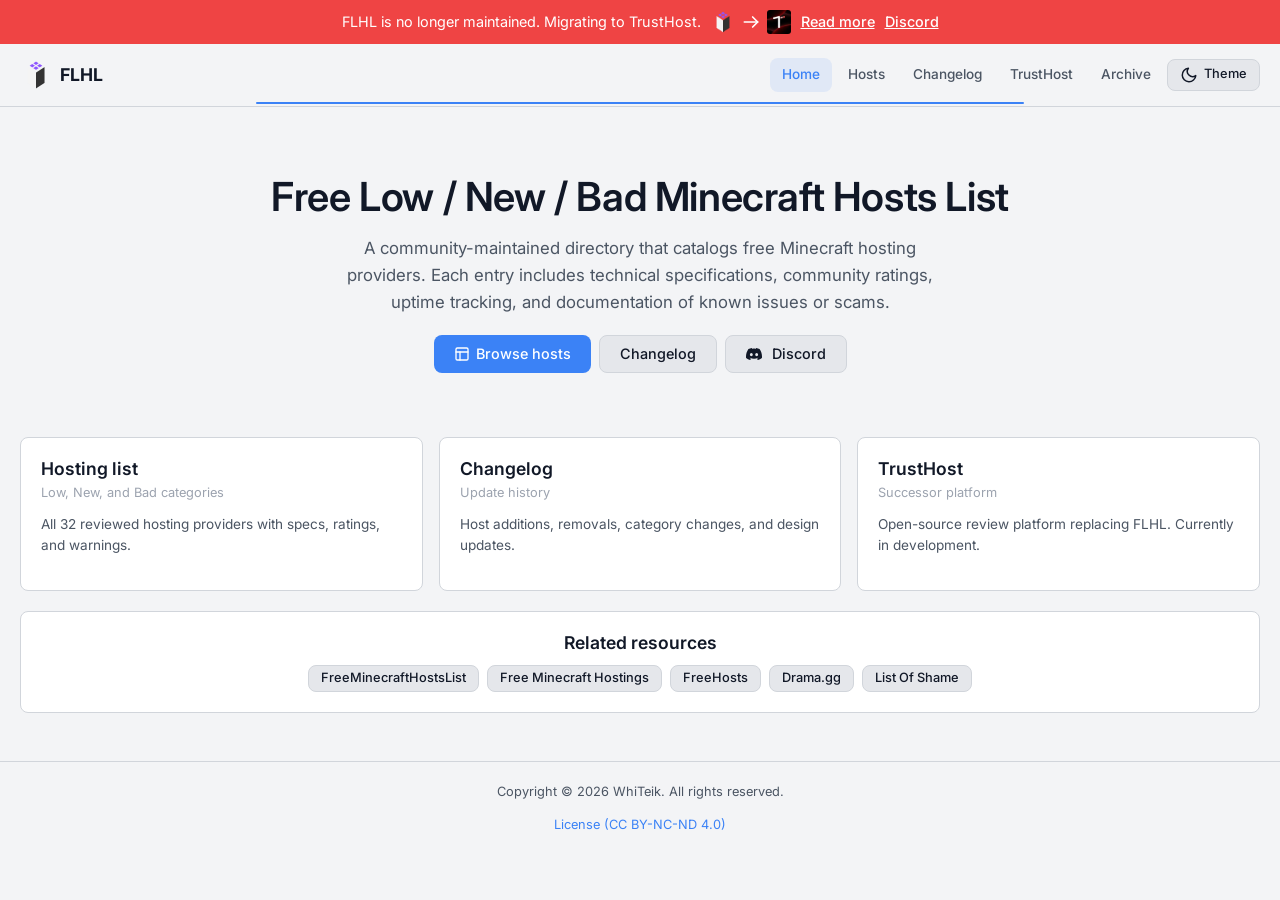
==== index.html @ 9f1af86b "Add sidebar accessibility, animations, and transitions across all pages" ====
<!DOCTYPE html>
<html lang="en" data-theme>
<head>
<meta charset="UTF-8">
<meta name="viewport" content="width=device-width,initial-scale=1.0">
<meta name="description" content="FLHL documents free Minecraft hosting providers — specs, community ratings, and scam warnings. Community-driven review list.">
<meta property="og:title" content="FLHL - Free Low/New/Bad Hosts List">
<meta property="og:description" content="Community-driven directory reviewing free Minecraft hosting providers. Specs, ratings, and scam documentation.">
<meta property="og:image" content="assets/images/flhl.png">
<link rel="icon" href="assets/images/logo.png">
<title>FLHL - Free Low/New/Bad Hosts List</title>
<link rel="preconnect" href="https://fonts.googleapis.com">
<link rel="preconnect" href="https://fonts.gstatic.com" crossorigin>
<link href="https://fonts.googleapis.com/css2?family=Inter:opsz,wght@14..32,400..700&display=swap" rel="stylesheet">
<link rel="stylesheet" href="https://cdn.jsdelivr.net/npm/bootstrap-icons@1.11.3/font/bootstrap-icons.min.css">
<link rel="stylesheet" href="assets/css/styles.css">
<script>
(function(){var t=localStorage.getItem('theme');if(!t){t=window.matchMedia('(prefers-color-scheme:light)').matches?'light':'dark'}document.documentElement.setAttribute('data-theme',t)})();
</script>
</head>
<body>

<div class="warn-bar anim-warn">
  <span>FLHL is no longer maintained. Migrating to TrustHost.</span>
  <span class="warn-migrate"><img src="assets/images/logo.png" alt="FLHL"><svg width="20" height="20" viewBox="0 0 24 24" fill="none" stroke="currentColor" stroke-width="2" stroke-linecap="round" stroke-linejoin="round"><line x1="4" y1="12" x2="20" y2="12"/><polyline points="14,6 20,12 14,18"/></svg><img src="assets/images/trusthost.png" alt="TrustHost"></span>
  <a href="trusthost.html">Read more</a>
  <a href="https://discord.gg/3s59bWwQj9">Discord</a>
</div>

<header>
  <div class="container">
    <div class="header-left">
      <button class="hamburger" id="hamburgerBtn" aria-label="Open navigation menu" aria-expanded="false" aria-controls="mainNav">
        <svg width="18" height="18" viewBox="0 0 24 24" fill="none" stroke="currentColor" stroke-width="2" stroke-linecap="round" stroke-linejoin="round"><line x1="3" y1="6" x2="21" y2="6"/><line x1="3" y1="12" x2="21" y2="12"/><line x1="3" y1="18" x2="21" y2="18"/></svg>
      </button>
      <a href="index.html" class="logo">
        <img src="assets/images/logo.png" alt="">FLHL
      </a>
    </div>
    <nav id="mainNav" role="dialog" aria-modal="true" aria-label="Navigation menu" onclick="event.stopPropagation()">
      <button class="nav-close" id="navCloseBtn" aria-label="Close navigation menu">
        <svg width="18" height="18" viewBox="0 0 24 24" fill="none" stroke="currentColor" stroke-width="2" stroke-linecap="round" stroke-linejoin="round"><line x1="18" y1="6" x2="6" y2="18"/><line x1="6" y1="6" x2="18" y2="18"/></svg>
      </button>
      <a href="index.html" class="active">Home</a>
      <a href="flhl.html">Hosts</a>
      <a href="changelog.html">Changelog</a>
      <a href="trusthost.html">TrustHost</a>
      <a href="archives.html">Archive</a>
      <button class="btn btn-secondary btn-sm theme-btn-mobile" id="themeBtnMobile">
        <svg width="18" height="18" viewBox="0 0 24 24" fill="none" stroke="currentColor" stroke-width="2" stroke-linecap="round" stroke-linejoin="round"><path d="M21 12.79A9 9 0 1 1 11.21 3 7 7 0 0 0 21 12.79z"/></svg>
        Theme
      </button>
    </nav>
  </div>
</header>
<div class="nav-overlay" id="navOverlay" aria-hidden="true"></div>

<main>
  <section class="hero anim-hero">
    <h1>Free Low / New / Bad Minecraft Hosts List</h1>
    <p>A community-maintained directory that catalogs free Minecraft hosting providers. Each entry includes technical specifications, community ratings, uptime tracking, and documentation of known issues or scams.</p>
    <div class="hero-actions">
      <a href="flhl.html" class="btn btn-primary">
        <svg width="16" height="16" viewBox="0 0 24 24" fill="none" stroke="currentColor" stroke-width="2" stroke-linecap="round" stroke-linejoin="round"><rect x="3" y="3" width="18" height="18" rx="2" ry="2"/><line x1="3" y1="9" x2="21" y2="9"/><line x1="9" y1="21" x2="9" y2="9"/></svg>
        Browse hosts
      </a>
      <a href="changelog.html" class="btn btn-secondary">Changelog</a>
      <a href="https://discord.gg/3s59bWwQj9" class="btn btn-secondary" target="_blank">
        <svg width="16" height="16" viewBox="0 0 24 24" fill="currentColor" style="vertical-align:middle;margin-right:4px"><path d="M20.317 4.37a19.791 19.791 0 0 0-4.885-1.515.074.074 0 0 0-.079.037c-.21.375-.444.864-.608 1.25a18.27 18.27 0 0 0-5.487 0 12.64 12.64 0 0 0-.617-1.25.077.077 0 0 0-.079-.037A19.736 19.736 0 0 0 3.677 4.37a.07.07 0 0 0-.032.027C.533 9.046-.32 13.58.099 18.057a.082.082 0 0 0 .031.057 19.9 19.9 0 0 0 5.993 3.03.078.078 0 0 0 .084-.028 14.09 14.09 0 0 0 1.226-1.994.076.076 0 0 0-.041-.106 13.107 13.107 0 0 1-1.872-.892.077.077 0 0 1-.008-.128 10.2 10.2 0 0 0 .372-.292.074.074 0 0 1 .077-.01c3.928 1.793 8.18 1.793 12.062 0a.074.074 0 0 1 .078.01c.12.098.246.198.373.292a.077.077 0 0 1-.006.127 12.299 12.299 0 0 1-1.873.892.077.077 0 0 0-.041.107c.36.698.772 1.362 1.225 1.993a.076.076 0 0 0 .084.028 19.839 19.839 0 0 0 6.002-3.03.077.077 0 0 0 .032-.054c.5-5.177-.838-9.674-3.549-13.66a.061.061 0 0 0-.031-.03zM8.02 15.33c-1.183 0-2.157-1.085-2.157-2.419 0-1.333.956-2.419 2.157-2.419 1.21 0 2.176 1.096 2.157 2.42 0 1.333-.956 2.418-2.157 2.418zm7.975 0c-1.183 0-2.157-1.085-2.157-2.419 0-1.333.955-2.419 2.157-2.419 1.21 0 2.176 1.096 2.157 2.42 0 1.333-.946 2.418-2.157 2.418z"/></svg>
        Discord
      </a>
    </div>
  </section>

  <div class="container">
    <div class="grid">
      <a href="flhl.html" class="card anim-card" style="text-decoration:none;color:inherit">
        <h3>Hosting list</h3>
        <span class="sub">Low, New, and Bad categories</span>
        <p style="font-size:0.85rem">All 32 reviewed hosting providers with specs, ratings, and warnings.</p>
      </a>

      <a href="changelog.html" class="card anim-card" style="text-decoration:none;color:inherit">
        <h3>Changelog</h3>
        <span class="sub">Update history</span>
        <p style="font-size:0.85rem">Host additions, removals, category changes, and design updates.</p>
      </a>

      <a href="trusthost.html" class="card anim-card" style="text-decoration:none;color:inherit">
        <h3>TrustHost</h3>
        <span class="sub">Successor platform</span>
        <p style="font-size:0.85rem">Open-source review platform replacing FLHL. Currently in development.</p>
      </a>
    </div>

    <div class="card anim-card" style="margin-top:20px;text-align:center">
      <h3>Related resources</h3>
      <div style="display:flex;gap:8px;flex-wrap:wrap;justify-content:center;margin-top:10px">
        <a href="https://myuui.com/" class="btn btn-secondary btn-sm" target="_blank">FreeMinecraftHostsList</a>
        <a href="https://freeminecrafthostings.com" class="btn btn-secondary btn-sm" target="_blank">Free Minecraft Hostings</a>
        <a href="https://freehosts.space/" class="btn btn-secondary btn-sm" target="_blank">FreeHosts</a>
        <a href="https://drama.gg/" class="btn btn-secondary btn-sm" target="_blank">Drama.gg</a>
        <a href="https://www.listofsha.me/hosting-vps/summerhost-en" class="btn btn-secondary btn-sm" target="_blank">List Of Shame</a>
      </div>
    </div>
  </div>
</main>

<footer class="anim-fade">
  <div class="container">
    <p>Copyright &copy; 2026 WhiTeik. All rights reserved.</p>
    <p><a href="license.html">License (CC BY-NC-ND 4.0)</a></p>
  </div>
</footer>

<script>
(function(){
  var nav=document.getElementById('mainNav'),overlay=document.getElementById('navOverlay'),ham=document.getElementById('hamburgerBtn'),close=document.getElementById('navCloseBtn'),themeBtns=document.querySelectorAll('.theme-btn, .theme-btn-mobile');
  function openNav(){nav.classList.add('open');overlay.classList.add('open');overlay.removeAttribute('aria-hidden');ham.setAttribute('aria-expanded','true');document.body.style.overflow='hidden'}
  function closeNav(){nav.classList.remove('open');overlay.classList.remove('open');overlay.setAttribute('aria-hidden','true');ham.setAttribute('aria-expanded','false');document.body.style.overflow='';ham.focus()}
  function toggleNav(){nav.classList.contains('open')?closeNav():openNav()}
  function toggleTheme(){var t=document.documentElement.getAttribute('data-theme'),n=t==='light'?'dark':'light';document.documentElement.setAttribute('data-theme',n);localStorage.setItem('theme',n)}
  if(ham)ham.addEventListener('click',toggleNav);
  if(close)close.addEventListener('click',toggleNav);
  if(overlay)overlay.addEventListener('click',toggleNav);
  for(var i=0;i<themeBtns.length;i++)themeBtns[i].addEventListener('click',function(e){e.stopPropagation();toggleTheme()});
  document.addEventListener('keydown',function(e){if(e.key==='Escape'&&nav&&nav.classList.contains('open'))closeNav()});
  if(nav)nav.addEventListener('keydown',function(e){if(e.key==='Tab'){var f=nav.querySelectorAll('a, button, [tabindex]'),fi=Array.prototype.indexOf.call(f,document.activeElement);if(e.shiftKey&&fi===0){e.preventDefault();f[f.length-1].focus()}else if(!e.shiftKey&&fi===f.length-1){e.preventDefault();f[0].focus()}}});
})();
</script>
</body>
</html>
---- assets/css/styles.css ----
:root {
  --bg: #0f1117;
  --bg-elevated: #181b23;
  --bg-card: #1a1d26;
  --bg-card-hover: #1f2230;
  --surface: #1f222c;
  --surface-hover: #282c38;
  --text: #e5e7eb;
  --text-secondary: #9ca3af;
  --text-dim: #6b7280;
  --accent: #3b82f6;
  --accent-hover: #2563eb;
  --border: #2a2d38;
  --border-light: #3a3d48;
  --positive: #22c55e;
  --warning: #eab308;
  --negative: #ef4444;
  --radius: 8px;
  --shadow: 0 2px 12px rgba(0,0,0,0.3);
  --transition: 0.2s ease;
  --font: 'Inter', -apple-system, BlinkMacSystemFont, 'Segoe UI', system-ui, sans-serif;
}

[data-theme="light"] {
  --bg: #f3f4f6;
  --bg-elevated: #ffffff;
  --bg-card: #ffffff;
  --bg-card-hover: #f9fafb;
  --surface: #e5e7eb;
  --surface-hover: #d1d5db;
  --text: #111827;
  --text-secondary: #4b5563;
  --text-dim: #9ca3af;
  --accent: #3b82f6;
  --accent-hover: #2563eb;
  --border: #d1d5db;
  --border-light: #e5e7eb;
  --shadow: 0 2px 12px rgba(0,0,0,0.08);
}

*,*::before,*::after{box-sizing:border-box;margin:0;padding:0}
html{scroll-behavior:smooth}
body{
  font-family:var(--font);
  font-weight:400;
  font-size:16px;
  line-height:1.6;
  color:var(--text);
  background:var(--bg);
  min-height:100vh;
  -webkit-font-smoothing:antialiased;
}
::selection{background:var(--accent);color:#fff}
a{color:var(--accent);text-decoration:none;transition:var(--transition)}
a:hover{color:var(--accent-hover)}
img{max-width:100%;height:auto;display:block}

h1,h2,h3{font-family:var(--font);font-weight:600;line-height:1.3;color:var(--text)}
h1{font-size:clamp(1.6rem,3.5vw,2.5rem);letter-spacing:-0.01em}
h2{font-size:clamp(1.2rem,2vw,1.6rem)}
h3{font-size:1.1rem}
p{color:var(--text-secondary);margin-bottom:0.8rem}
small{font-size:0.85rem;color:var(--text-dim)}

.container{max-width:1320px;margin:0 auto;padding:0 20px}

.warn-bar{
  background:var(--negative);color:#fff;padding:10px 20px;
  font-size:0.9rem;display:flex;align-items:center;justify-content:center;gap:10px;flex-wrap:wrap;
}
.warn-bar img{height:28px;border-radius:4px}
.warn-bar a{color:#fff;text-decoration:underline;font-weight:500}
.warn-bar a:hover{color:#f0f0f0}
.warn-migrate{display:inline-flex;align-items:center;gap:6px}
.warn-migrate img{height:24px;width:auto;border-radius:3px}
.warn-migrate svg{stroke:#fff;flex-shrink:0}

header{
  padding:14px 0;border-bottom:1px solid var(--border);
  background:var(--bg);position:sticky;top:0;z-index:100;
}
header .container{display:flex;align-items:center;justify-content:space-between;gap:12px}
.logo{display:flex;align-items:center;gap:8px;font-weight:700;font-size:1.1rem;color:var(--text)}
.logo img{width:32px;height:32px;border-radius:6px}
.logo-accent{color:var(--accent)}
.header-left{display:flex;align-items:center;gap:8px}
nav{display:flex;align-items:center;gap:4px;flex-wrap:wrap}
nav a{
  padding:6px 12px;border-radius:var(--radius);
  font-size:0.85rem;font-weight:500;color:var(--text-secondary);
  transition:var(--transition);
}
nav a:hover{color:var(--text);background:var(--surface)}
nav a.active{color:var(--accent);background:rgba(59,130,246,0.1)}
.hamburger{
  display:none;width:34px;height:34px;border-radius:var(--radius);border:1px solid var(--border);
  background:var(--surface);color:var(--text);cursor:pointer;
  align-items:center;justify-content:center;transition:var(--transition);flex-shrink:0;
}
.hamburger:hover{background:var(--surface-hover)}
.nav-close{display:none}
.nav-overlay{
  display:none;position:fixed;inset:0;z-index:199;
  background:rgba(0,0,0,0.5);
}
.nav-overlay.open{display:block}

.theme-btn{
  width:34px;height:34px;border-radius:var(--radius);border:1px solid var(--border);
  background:var(--surface);color:var(--text-secondary);cursor:pointer;
  display:flex;align-items:center;justify-content:center;padding:6px;
  transition:var(--transition);
}
.theme-btn:hover{background:var(--surface-hover);color:var(--text)}

.hero{
  text-align:center;padding:clamp(32px,6vw,64px) 20px;
}
.hero h1{margin-bottom:12px}
.hero p{font-size:1.05rem;max-width:600px;margin:0 auto 20px}
.hero-actions{display:flex;gap:8px;justify-content:center;flex-wrap:wrap}

.btn{
  display:inline-flex;align-items:center;gap:6px;
  padding:10px 20px;border-radius:var(--radius);
  font-family:var(--font);font-size:0.9rem;font-weight:500;
  cursor:pointer;transition:var(--transition);border:none;text-decoration:none;line-height:1;
}
.btn-primary{background:var(--accent);color:#fff}
.btn-primary:hover{background:var(--accent-hover)}
.btn-secondary{background:var(--surface);color:var(--text);border:1px solid var(--border)}
.btn-secondary:hover{background:var(--surface-hover)}
.btn-ghost{background:transparent;color:var(--text-secondary)}
.btn-ghost:hover{color:var(--text);background:var(--surface)}
.btn-sm{padding:6px 12px;font-size:0.8rem}

.grid{
  display:grid;
  grid-template-columns:repeat(auto-fill,minmax(320px,1fr));
  gap:16px;
}

.card{
  background:var(--bg-card);border:1px solid var(--border);
  border-radius:var(--radius);padding:20px;
  transition:var(--transition);
}
.card:hover{background:var(--bg-card-hover);border-color:var(--border-light)}

.card-icon{
  width:64px;height:64px;border-radius:var(--radius);
  background:var(--surface);display:flex;align-items:center;justify-content:center;
  overflow:hidden;margin-bottom:12px;border:1px solid var(--border);
}
.card-icon img{width:56px;height:56px;object-fit:contain}

.card h3{margin-bottom:2px}
.card .sub{font-size:0.8rem;color:var(--text-dim);margin-bottom:10px;display:block}

.specs{display:flex;flex-wrap:wrap;gap:4px;margin:8px 0}
.spec{
  font-size:0.78rem;padding:3px 8px;border-radius:4px;
  background:var(--surface);color:var(--text-secondary);border:1px solid var(--border);
  display:inline-flex;align-items:center;gap:3px;
}
.spec .flag{width:16px;height:11px;border-radius:1px;object-fit:cover}

.rating{
  display:inline-flex;align-items:center;gap:4px;
  font-size:0.9rem;font-weight:600;color:#eab308;
  margin:6px 0;
}
.rating-stars{display:inline-flex;gap:1px}
.rating-stars svg{width:14px;height:14px}

.desc{
  padding:8px 12px;border-radius:var(--radius);
  margin:8px 0;font-size:0.85rem;font-weight:500;
  border-left:3px solid;
}
.desc-ok{background:rgba(34,197,94,0.06);border-color:var(--positive);color:var(--positive)}
.desc-warn{background:rgba(234,179,8,0.06);border-color:var(--warning);color:var(--warning)}
.desc-bad{background:rgba(239,68,68,0.06);border-color:var(--negative);color:var(--negative)}

.card-actions{display:flex;gap:6px;margin-top:8px}
.card-actions .btn{white-space:nowrap;flex-shrink:0}

.toggle-content{display:none;margin-top:12px;padding:12px;border-radius:var(--radius);background:var(--surface);border-left:3px solid var(--accent)}
.toggle-content.open{display:block}

.tabs{display:flex;gap:6px;flex-wrap:wrap;margin-bottom:16px}
.tab-btn{
  padding:8px 16px;border-radius:var(--radius);
  background:var(--surface);border:1px solid var(--border);
  color:var(--text-secondary);cursor:pointer;font-family:var(--font);
  font-size:0.85rem;font-weight:500;transition:var(--transition);
}
.tab-btn:hover{background:var(--surface-hover);color:var(--text)}
.tab-btn.active{background:var(--accent);color:#fff;border-color:var(--accent)}

.toolbar{
  display:flex;gap:6px;flex-wrap:wrap;align-items:center;
  margin-bottom:16px;padding:10px 12px;
  background:var(--bg-elevated);border-radius:var(--radius);
  border:1px solid var(--border);
}

.flags{display:inline-flex;gap:6px;margin-left:4px;vertical-align:middle;flex-wrap:wrap}
.flags img,.flag-item>.flag{width:18px;height:12px;border-radius:1px;object-fit:cover}

.flag-item{display:inline-flex;align-items:center;gap:3px}
.flag-item>.flag{width:18px;height:12px;border-radius:1px;object-fit:cover}
.flag-name{font-size:0.75rem;color:var(--text-secondary)}

.filter-group{display:flex;gap:6px;flex-wrap:wrap;flex:1}
.filter-group select{
  padding:6px 10px;border-radius:var(--radius);
  background:var(--surface);border:1px solid var(--border);
  color:var(--text);font-family:var(--font);font-size:0.8rem;
  cursor:pointer;transition:var(--transition);
}
.filter-group select:hover{border-color:var(--accent)}
.filter-group select:focus{outline:none;border-color:var(--accent)}
.toolbar-actions{display:flex;gap:6px;flex-wrap:wrap}

.changelog-entry{margin-bottom:12px}
.changelog-entry h3{font-size:0.9rem;margin-bottom:6px;color:var(--accent)}
.changelog-entry ul{list-style:none}
.changelog-entry li{padding:3px 0;font-size:0.85rem;color:var(--text-secondary);padding-left:14px;position:relative}
.changelog-entry li::before{content:'';position:absolute;left:0;top:10px;width:4px;height:4px;border-radius:50%;background:var(--accent)}


footer{
  margin-top:48px;padding:20px 0;
  border-top:1px solid var(--border);
  text-align:center;color:var(--text-dim);font-size:0.8rem;
}
footer a{color:var(--accent)}

@media(max-width:768px){
  .hamburger{display:flex}
  nav{
    position:fixed;top:0;left:-280px;width:280px;height:100dvh;
    background:var(--bg);border-right:1px solid var(--border);
    flex-direction:column;align-items:stretch;gap:0;
    padding:60px 16px 16px;z-index:201;
    transition:left 0.25s ease;overflow-y:auto;
  }
  nav.open{left:0}
  nav a{padding:12px 16px;border-radius:var(--radius);font-size:0.95rem}
  nav a.active{background:rgba(59,130,246,0.1)}
  .nav-close{
    display:flex;position:absolute;top:14px;right:14px;width:34px;height:34px;
    border-radius:var(--radius);border:1px solid var(--border);
    background:var(--surface);color:var(--text);cursor:pointer;
    align-items:center;justify-content:center;
  }
  .nav-close:hover{background:var(--surface-hover)}
  .theme-btn-mobile{margin-top:12px;width:100%;justify-content:center}
  .grid{grid-template-columns:1fr}
  .hero{padding:24px 16px}
  .card{padding:16px}
}
@media(max-width:480px){
  body{font-size:15px}
  .card-icon{width:56px;height:56px}
  .card-icon img{width:48px;height:48px}
}
@keyframes fadeInUp{from{opacity:0;transform:translateY(20px)}to{opacity:1;transform:translateY(0)}}
@keyframes fadeIn{from{opacity:0}to{opacity:1}}
@keyframes slideDown{from{opacity:0;transform:translateY(-10px)}to{opacity:1;transform:translateY(0)}}
@keyframes scaleIn{from{opacity:0;transform:scale(0.96)}to{opacity:1;transform:scale(1)}}

.anim-warn{animation:slideDown 0.35s ease}
.anim-hero{animation:fadeInUp 0.5s ease both}
.anim-fade{animation:fadeIn 0.5s ease both}
.anim-scale{animation:scaleIn 0.4s ease both}
.anim-card{animation:fadeInUp 0.4s ease both}

.grid .card:nth-child(1){animation-delay:0s}
.grid .card:nth-child(2){animation-delay:0.08s}
.grid .card:nth-child(3){animation-delay:0.16s}
.grid .card:nth-child(4){animation-delay:0.24s}
.grid .card:nth-child(5){animation-delay:0.32s}
.grid .card:nth-child(6){animation-delay:0.4s}

.card{transition:transform 0.2s ease,box-shadow 0.2s ease,background 0.2s ease,border-color 0.2s ease}
.card:hover{transform:translateY(-3px);box-shadow:var(--shadow)}

.spec{transition:background 0.2s ease,color 0.2s ease,border-color 0.2s ease}
.spec:hover{background:var(--accent);color:#fff;border-color:var(--accent)}

.tab-btn{transition:background 0.2s ease,color 0.2s ease,border-color 0.2s ease,transform 0.15s ease}
.tab-btn.active{transform:scale(1.04)}

.theme-btn svg,.theme-btn-mobile svg{transition:transform 0.3s ease}
.theme-btn:active svg,.theme-btn-mobile:active svg{transform:rotate(180deg)}

.toggle-content{max-height:0;overflow:hidden;opacity:0;transition:max-height 0.3s ease,opacity 0.3s ease,margin 0.3s ease,padding 0.3s ease;margin-top:0;padding:0 12px}
.toggle-content.open{max-height:500px;opacity:1;margin-top:12px;padding:12px}

.nav-overlay{opacity:0;transition:opacity 0.25s ease;pointer-events:none;display:block}
.nav-overlay.open{opacity:1;pointer-events:auto}

.hamburger:focus-visible,.nav-close:focus-visible,.theme-btn:focus-visible,.theme-btn-mobile:focus-visible,
nav a:focus-visible,.btn:focus-visible,.tab-btn:focus-visible,.filter-group select:focus-visible{outline:2px solid var(--accent);outline-offset:2px}

.rating{animation:fadeIn 0.6s ease}

.tl-card{transition:transform 0.2s ease,border-color 0.2s ease,box-shadow 0.2s ease}
.tl-card:hover{transform:translateY(-2px)}
.tl-btn{transition:all 0.2s ease}

nav a::after{content:'';position:absolute;bottom:2px;left:50%;width:0;height:2px;background:var(--accent);transition:width 0.2s ease,left 0.2s ease;border-radius:1px}
nav a:hover::after{width:60%;left:20%}
nav a.active::after{width:60%;left:20%}

@media(max-width:768px){
  nav a::after{display:none}
  nav a{border-left:3px solid transparent;transition:border-color 0.2s ease,background 0.2s ease,color 0.2s ease}
  nav a.active{border-left-color:var(--accent);background:rgba(59,130,246,0.1)}
  nav a:hover{border-left-color:var(--accent)}
}

@media(prefers-reduced-motion:reduce){
  *,*::before,*::after{animation:none!important;transition:none!important;scroll-behavior:auto}
  .card:hover{transform:none}
  .tl-card:hover{transform:none}
}
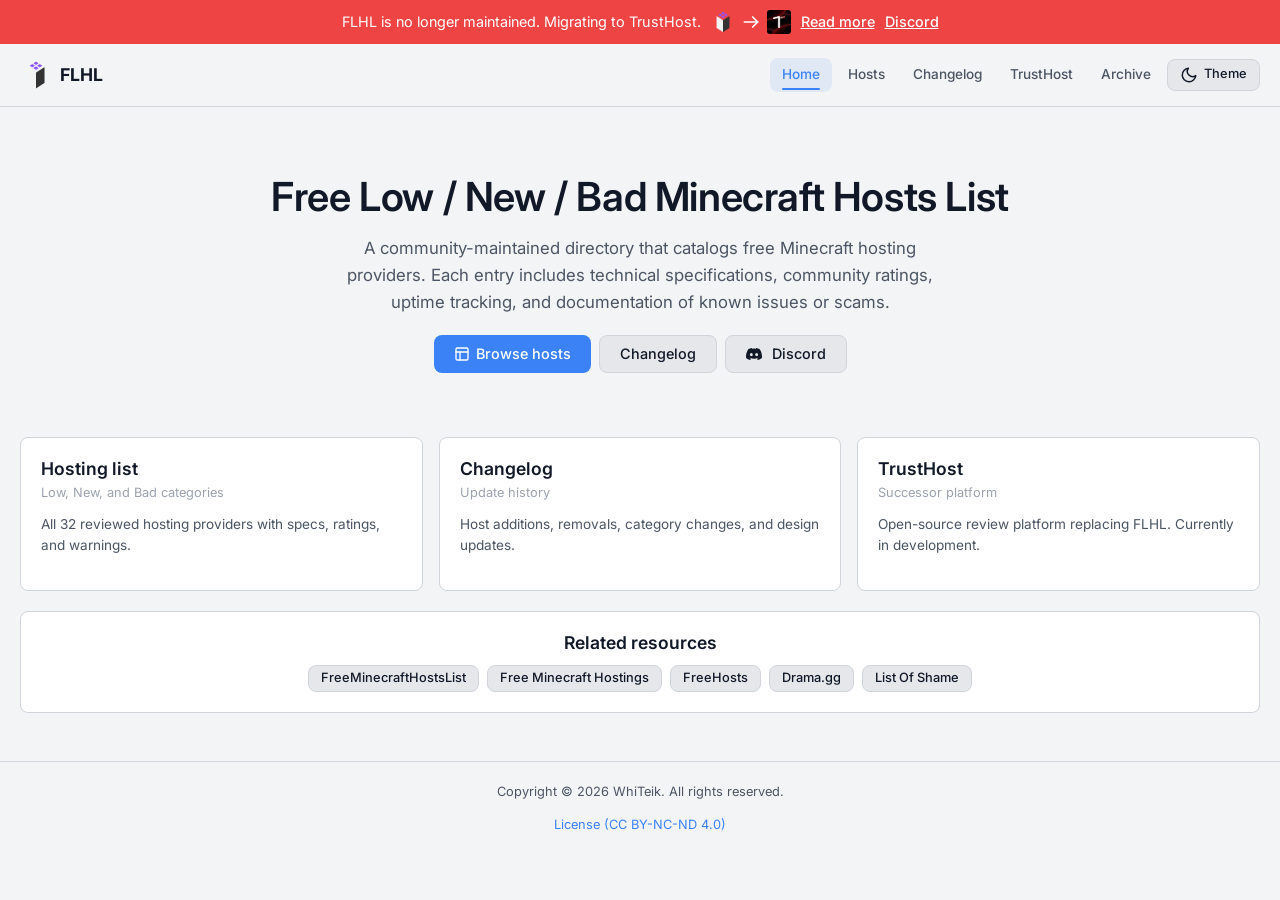
==== commit 995478b6: "Extract shared sidebar/theme JS to assets/js/main.js, add position:relative to nav a for underline a" ====
--- a/index.html
+++ b/index.html
@@ -37,7 +37,7 @@
         <img src="assets/images/logo.png" alt="">FLHL
       </a>
     </div>
-    <nav id="mainNav" role="dialog" aria-modal="true" aria-label="Navigation menu" onclick="event.stopPropagation()">
+    <nav id="mainNav" role="dialog" aria-modal="true" aria-label="Navigation menu">
       <button class="nav-close" id="navCloseBtn" aria-label="Close navigation menu">
         <svg width="18" height="18" viewBox="0 0 24 24" fill="none" stroke="currentColor" stroke-width="2" stroke-linecap="round" stroke-linejoin="round"><line x1="18" y1="6" x2="6" y2="18"/><line x1="6" y1="6" x2="18" y2="18"/></svg>
       </button>
@@ -113,20 +113,6 @@
   </div>
 </footer>
 
-<script>
-(function(){
-  var nav=document.getElementById('mainNav'),overlay=document.getElementById('navOverlay'),ham=document.getElementById('hamburgerBtn'),close=document.getElementById('navCloseBtn'),themeBtns=document.querySelectorAll('.theme-btn, .theme-btn-mobile');
-  function openNav(){nav.classList.add('open');overlay.classList.add('open');overlay.removeAttribute('aria-hidden');ham.setAttribute('aria-expanded','true');document.body.style.overflow='hidden'}
-  function closeNav(){nav.classList.remove('open');overlay.classList.remove('open');overlay.setAttribute('aria-hidden','true');ham.setAttribute('aria-expanded','false');document.body.style.overflow='';ham.focus()}
-  function toggleNav(){nav.classList.contains('open')?closeNav():openNav()}
-  function toggleTheme(){var t=document.documentElement.getAttribute('data-theme'),n=t==='light'?'dark':'light';document.documentElement.setAttribute('data-theme',n);localStorage.setItem('theme',n)}
-  if(ham)ham.addEventListener('click',toggleNav);
-  if(close)close.addEventListener('click',toggleNav);
-  if(overlay)overlay.addEventListener('click',toggleNav);
-  for(var i=0;i<themeBtns.length;i++)themeBtns[i].addEventListener('click',function(e){e.stopPropagation();toggleTheme()});
-  document.addEventListener('keydown',function(e){if(e.key==='Escape'&&nav&&nav.classList.contains('open'))closeNav()});
-  if(nav)nav.addEventListener('keydown',function(e){if(e.key==='Tab'){var f=nav.querySelectorAll('a, button, [tabindex]'),fi=Array.prototype.indexOf.call(f,document.activeElement);if(e.shiftKey&&fi===0){e.preventDefault();f[f.length-1].focus()}else if(!e.shiftKey&&fi===f.length-1){e.preventDefault();f[0].focus()}}});
-})();
-</script>
+<script src="assets/js/main.js"></script>
 </body>
 </html>
--- a/assets/css/styles.css
+++ b/assets/css/styles.css
@@ -88,7 +88,7 @@
 nav a{
   padding:6px 12px;border-radius:var(--radius);
   font-size:0.85rem;font-weight:500;color:var(--text-secondary);
-  transition:var(--transition);
+  transition:var(--transition);position:relative;
 }
 nav a:hover{color:var(--text);background:var(--surface)}
 nav a.active{color:var(--accent);background:rgba(59,130,246,0.1)}
@@ -186,7 +186,7 @@
 .card-actions .btn{white-space:nowrap;flex-shrink:0}
 
 .toggle-content{display:none;margin-top:12px;padding:12px;border-radius:var(--radius);background:var(--surface);border-left:3px solid var(--accent)}
-.toggle-content.open{display:block}
+.toggle-content.open{display:block;animation:fadeIn 0.3s ease}
 
 .tabs{display:flex;gap:6px;flex-wrap:wrap;margin-bottom:16px}
 .tab-btn{
@@ -296,12 +296,6 @@
 .theme-btn svg,.theme-btn-mobile svg{transition:transform 0.3s ease}
 .theme-btn:active svg,.theme-btn-mobile:active svg{transform:rotate(180deg)}
 
-.toggle-content{max-height:0;overflow:hidden;opacity:0;transition:max-height 0.3s ease,opacity 0.3s ease,margin 0.3s ease,padding 0.3s ease;margin-top:0;padding:0 12px}
-.toggle-content.open{max-height:500px;opacity:1;margin-top:12px;padding:12px}
-
-.nav-overlay{opacity:0;transition:opacity 0.25s ease;pointer-events:none;display:block}
-.nav-overlay.open{opacity:1;pointer-events:auto}
-
 .hamburger:focus-visible,.nav-close:focus-visible,.theme-btn:focus-visible,.theme-btn-mobile:focus-visible,
 nav a:focus-visible,.btn:focus-visible,.tab-btn:focus-visible,.filter-group select:focus-visible{outline:2px solid var(--accent);outline-offset:2px}
 
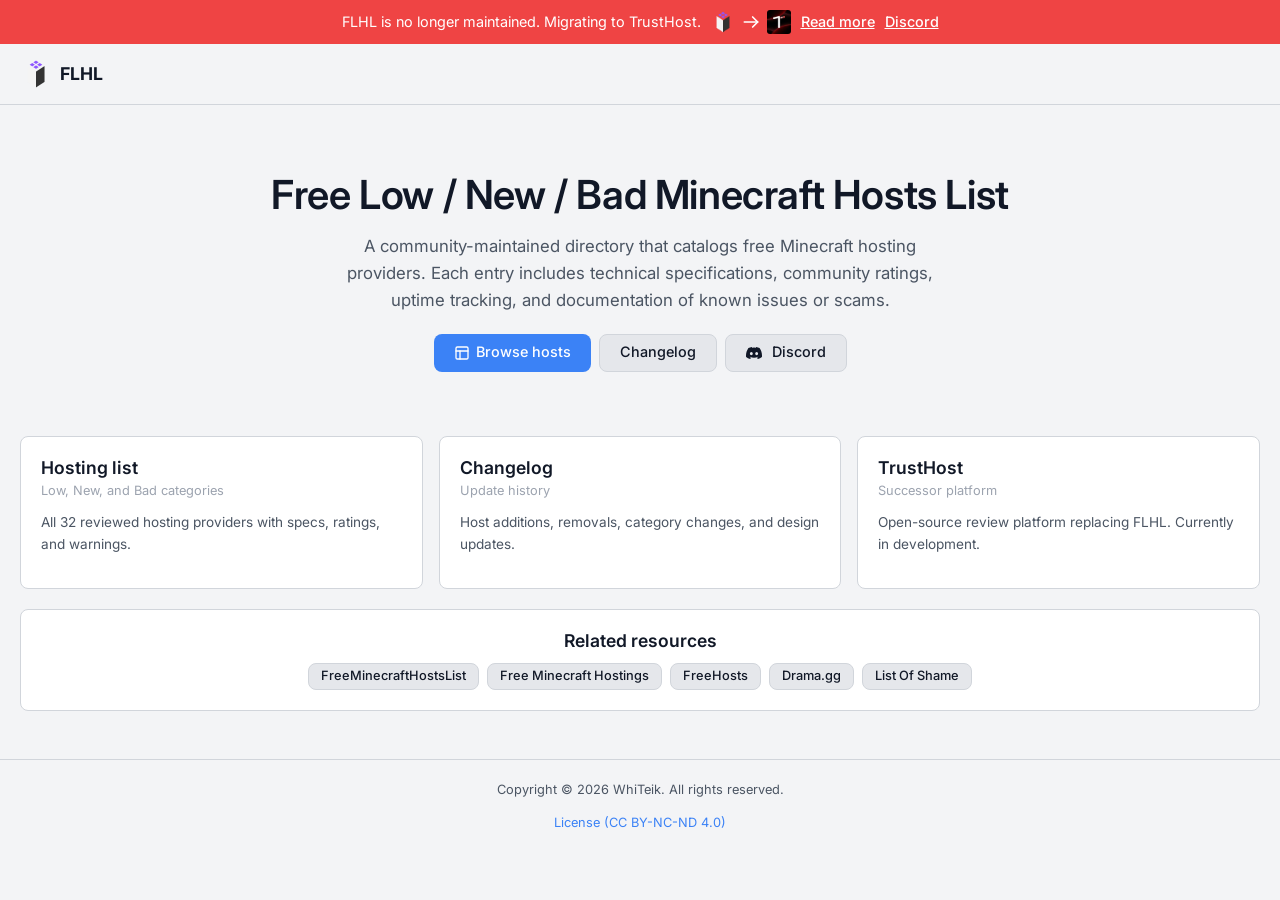
==== commit 269d1883: "Fix sidebar: wrap header+nav in .header-wrap, nav outside header so z-index:202 works in root stacki" ====
--- a/index.html
+++ b/index.html
@@ -20,6 +20,8 @@
 </head>
 <body>
 
+<a href="#main-content" class="skip-link">Skip to content</a>
+
 <div class="warn-bar anim-warn">
   <span>FLHL is no longer maintained. Migrating to TrustHost.</span>
   <span class="warn-migrate"><img src="assets/images/logo.png" alt="FLHL"><svg width="20" height="20" viewBox="0 0 24 24" fill="none" stroke="currentColor" stroke-width="2" stroke-linecap="round" stroke-linejoin="round"><line x1="4" y1="12" x2="20" y2="12"/><polyline points="14,6 20,12 14,18"/></svg><img src="assets/images/trusthost.png" alt="TrustHost"></span>
@@ -27,35 +29,37 @@
   <a href="https://discord.gg/3s59bWwQj9">Discord</a>
 </div>
 
-<header>
+<div class="header-wrap">
+    <header>
   <div class="container">
     <div class="header-left">
       <button class="hamburger" id="hamburgerBtn" aria-label="Open navigation menu" aria-expanded="false" aria-controls="mainNav">
         <svg width="18" height="18" viewBox="0 0 24 24" fill="none" stroke="currentColor" stroke-width="2" stroke-linecap="round" stroke-linejoin="round"><line x1="3" y1="6" x2="21" y2="6"/><line x1="3" y1="12" x2="21" y2="12"/><line x1="3" y1="18" x2="21" y2="18"/></svg>
       </button>
       <a href="index.html" class="logo">
-        <img src="assets/images/logo.png" alt="">FLHL
+        <img src="assets/images/logo.png" alt="FLHL logo">FLHL
       </a>
     </div>
-    <nav id="mainNav" role="dialog" aria-modal="true" aria-label="Navigation menu">
-      <button class="nav-close" id="navCloseBtn" aria-label="Close navigation menu">
-        <svg width="18" height="18" viewBox="0 0 24 24" fill="none" stroke="currentColor" stroke-width="2" stroke-linecap="round" stroke-linejoin="round"><line x1="18" y1="6" x2="6" y2="18"/><line x1="6" y1="6" x2="18" y2="18"/></svg>
-      </button>
-      <a href="index.html" class="active">Home</a>
-      <a href="flhl.html">Hosts</a>
-      <a href="changelog.html">Changelog</a>
-      <a href="trusthost.html">TrustHost</a>
-      <a href="archives.html">Archive</a>
-      <button class="btn btn-secondary btn-sm theme-btn-mobile" id="themeBtnMobile">
-        <svg width="18" height="18" viewBox="0 0 24 24" fill="none" stroke="currentColor" stroke-width="2" stroke-linecap="round" stroke-linejoin="round"><path d="M21 12.79A9 9 0 1 1 11.21 3 7 7 0 0 0 21 12.79z"/></svg>
-        Theme
-      </button>
-    </nav>
   </div>
 </header>
+<nav id="mainNav" role="dialog" aria-modal="true" aria-label="Navigation menu" style="background:var(--bg)">
+  <button class="nav-close" id="navCloseBtn" aria-label="Close navigation menu">
+    <svg width="18" height="18" viewBox="0 0 24 24" fill="none" stroke="currentColor" stroke-width="2" stroke-linecap="round" stroke-linejoin="round"><line x1="18" y1="6" x2="6" y2="18"/><line x1="6" y1="6" x2="18" y2="18"/></svg>
+  </button>
+  <a href="index.html" class="active" aria-current="page">Home</a>
+  <a href="flhl.html">Hosts</a>
+  <a href="changelog.html">Changelog</a>
+  <a href="trusthost.html">TrustHost</a>
+  <a href="archives.html">Archive</a>
+  <button class="btn btn-secondary btn-sm theme-btn-mobile" id="themeBtnMobile" aria-label="Toggle dark/light theme">
+    <svg width="18" height="18" viewBox="0 0 24 24" fill="none" stroke="currentColor" stroke-width="2" stroke-linecap="round" stroke-linejoin="round"><path d="M21 12.79A9 9 0 1 1 11.21 3 7 7 0 0 0 21 12.79z"/></svg>
+    Theme
+  </button>
+</nav>
+</div>
 <div class="nav-overlay" id="navOverlay" aria-hidden="true"></div>
 
-<main>
+<main id="main-content">
   <section class="hero anim-hero">
     <h1>Free Low / New / Bad Minecraft Hosts List</h1>
     <p>A community-maintained directory that catalogs free Minecraft hosting providers. Each entry includes technical specifications, community ratings, uptime tracking, and documentation of known issues or scams.</p>
--- a/assets/css/styles.css
+++ b/assets/css/styles.css
@@ -51,6 +51,13 @@
   -webkit-font-smoothing:antialiased;
 }
 ::selection{background:var(--accent);color:#fff}
+.sr-only{position:absolute;width:1px;height:1px;padding:0;margin:-1px;overflow:hidden;clip:rect(0,0,0,0);white-space:nowrap;border:0}
+.skip-link{
+  position:absolute;top:-100%;left:50%;transform:translateX(-50%);
+  background:var(--accent);color:#fff;padding:8px 16px;border-radius:0 0 var(--radius) var(--radius);
+  font-size:0.85rem;font-weight:600;z-index:9999;transition:top 0.2s ease;text-decoration:none;
+}
+.skip-link:focus{top:0}
 a{color:var(--accent);text-decoration:none;transition:var(--transition)}
 a:hover{color:var(--accent-hover)}
 img{max-width:100%;height:auto;display:block}
@@ -64,9 +71,11 @@
 
 .container{max-width:1320px;margin:0 auto;padding:0 20px}
 
+/* Warn bar */
 .warn-bar{
   background:var(--negative);color:#fff;padding:10px 20px;
   font-size:0.9rem;display:flex;align-items:center;justify-content:center;gap:10px;flex-wrap:wrap;
+  position:sticky;top:0;z-index:201;
 }
 .warn-bar img{height:28px;border-radius:4px}
 .warn-bar a{color:#fff;text-decoration:underline;font-weight:500}
@@ -75,36 +84,62 @@
 .warn-migrate img{height:24px;width:auto;border-radius:3px}
 .warn-migrate svg{stroke:#fff;flex-shrink:0}
 
+/* Header */
 header{
   padding:14px 0;border-bottom:1px solid var(--border);
-  background:var(--bg);position:sticky;top:0;z-index:100;
+  background:var(--bg);position:sticky;top:0;z-index:200;
 }
 header .container{display:flex;align-items:center;justify-content:space-between;gap:12px}
 .logo{display:flex;align-items:center;gap:8px;font-weight:700;font-size:1.1rem;color:var(--text)}
 .logo img{width:32px;height:32px;border-radius:6px}
 .logo-accent{color:var(--accent)}
 .header-left{display:flex;align-items:center;gap:8px}
-nav{display:flex;align-items:center;gap:4px;flex-wrap:wrap}
-nav a{
+.header-wrap{position:relative}
+
+/* Desktop nav */
+#mainNav{
+  display:flex;align-items:center;gap:4px;
+  position:absolute;right:20px;top:50%;transform:translateY(-50%);
+}
+.theme-btn-mobile{display:none}
+#mainNav a{
   padding:6px 12px;border-radius:var(--radius);
   font-size:0.85rem;font-weight:500;color:var(--text-secondary);
-  transition:var(--transition);position:relative;
-}
-nav a:hover{color:var(--text);background:var(--surface)}
-nav a.active{color:var(--accent);background:rgba(59,130,246,0.1)}
+  transition:var(--transition);position:relative;white-space:nowrap;
+}
+#mainNav a:hover{color:var(--text);background:var(--surface)}
+#mainNav a.active{color:var(--accent);background:rgba(59,130,246,0.1)}
+#mainNav a::after{
+  content:'';position:absolute;bottom:2px;left:50%;width:0;height:2px;
+  background:var(--accent);transition:width 0.2s ease,left 0.2s ease;border-radius:1px;
+}
+#mainNav a:hover::after,#mainNav a.active::after{width:60%;left:20%}
+
+/* Hamburger - inside header */
 .hamburger{
   display:none;width:34px;height:34px;border-radius:var(--radius);border:1px solid var(--border);
   background:var(--surface);color:var(--text);cursor:pointer;
   align-items:center;justify-content:center;transition:var(--transition);flex-shrink:0;
 }
 .hamburger:hover{background:var(--surface-hover)}
-.nav-close{display:none}
+
+/* Mobile sidebar close - inside sidebar */
+.nav-close{
+  display:none;position:absolute;top:14px;right:14px;width:34px;height:34px;
+  border-radius:var(--radius);border:1px solid var(--border);
+  background:var(--surface);color:var(--text);cursor:pointer;
+  align-items:center;justify-content:center;
+}
+.nav-close:hover{background:var(--surface-hover)}
+
+/* Overlay */
 .nav-overlay{
   display:none;position:fixed;inset:0;z-index:199;
   background:rgba(0,0,0,0.5);
 }
 .nav-overlay.open{display:block}
 
+/* Theme buttons */
 .theme-btn{
   width:34px;height:34px;border-radius:var(--radius);border:1px solid var(--border);
   background:var(--surface);color:var(--text-secondary);cursor:pointer;
@@ -112,7 +147,12 @@
   transition:var(--transition);
 }
 .theme-btn:hover{background:var(--surface-hover);color:var(--text)}
-
+.theme-btn svg{transition:transform 0.3s ease}
+.theme-btn:active svg{transform:rotate(180deg)}
+.theme-btn-mobile svg{transition:transform 0.3s ease}
+.theme-btn-mobile:active svg{transform:rotate(180deg)}
+
+/* Hero */
 .hero{
   text-align:center;padding:clamp(32px,6vw,64px) 20px;
 }
@@ -120,6 +160,7 @@
 .hero p{font-size:1.05rem;max-width:600px;margin:0 auto 20px}
 .hero-actions{display:flex;gap:8px;justify-content:center;flex-wrap:wrap}
 
+/* Buttons */
 .btn{
   display:inline-flex;align-items:center;gap:6px;
   padding:10px 20px;border-radius:var(--radius);
@@ -134,18 +175,22 @@
 .btn-ghost:hover{color:var(--text);background:var(--surface)}
 .btn-sm{padding:6px 12px;font-size:0.8rem}
 
+/* Grid */
 .grid{
   display:grid;
   grid-template-columns:repeat(auto-fill,minmax(320px,1fr));
   gap:16px;
-}
-
+  min-width:0;
+}
+
+/* Card */
 .card{
   background:var(--bg-card);border:1px solid var(--border);
   border-radius:var(--radius);padding:20px;
-  transition:var(--transition);
-}
-.card:hover{background:var(--bg-card-hover);border-color:var(--border-light)}
+  transition:transform 0.2s ease,box-shadow 0.2s ease,background 0.2s ease,border-color 0.2s ease;
+  overflow-wrap:break-word;word-wrap:break-word;max-width:100%;min-width:0;
+}
+.card:hover{background:var(--bg-card-hover);border-color:var(--border-light);transform:translateY(-3px);box-shadow:var(--shadow)}
 
 .card-icon{
   width:64px;height:64px;border-radius:var(--radius);
@@ -157,22 +202,26 @@
 .card h3{margin-bottom:2px}
 .card .sub{font-size:0.8rem;color:var(--text-dim);margin-bottom:10px;display:block}
 
+/* Specs */
 .specs{display:flex;flex-wrap:wrap;gap:4px;margin:8px 0}
 .spec{
-  font-size:0.78rem;padding:3px 8px;border-radius:4px;
+  font-size:0.75rem;padding:2px 6px;border-radius:4px;
   background:var(--surface);color:var(--text-secondary);border:1px solid var(--border);
-  display:inline-flex;align-items:center;gap:3px;
-}
+  display:inline-flex;align-items:center;gap:3px;white-space:nowrap;
+}
+.spec:hover{background:var(--accent);color:#fff;border-color:var(--accent)}
 .spec .flag{width:16px;height:11px;border-radius:1px;object-fit:cover}
 
+/* Rating */
 .rating{
   display:inline-flex;align-items:center;gap:4px;
   font-size:0.9rem;font-weight:600;color:#eab308;
-  margin:6px 0;
+  margin:6px 0;animation:fadeIn 0.6s ease;
 }
 .rating-stars{display:inline-flex;gap:1px}
 .rating-stars svg{width:14px;height:14px}
 
+/* Desc */
 .desc{
   padding:8px 12px;border-radius:var(--radius);
   margin:8px 0;font-size:0.85rem;font-weight:500;
@@ -182,22 +231,27 @@
 .desc-warn{background:rgba(234,179,8,0.06);border-color:var(--warning);color:var(--warning)}
 .desc-bad{background:rgba(239,68,68,0.06);border-color:var(--negative);color:var(--negative)}
 
-.card-actions{display:flex;gap:6px;margin-top:8px}
-.card-actions .btn{white-space:nowrap;flex-shrink:0}
-
+/* Card actions */
+.card-actions{display:flex;gap:4px;margin-top:8px;flex-wrap:nowrap;overflow-x:auto}
+.card-actions .btn{white-space:nowrap;flex-shrink:0;padding:5px 10px;font-size:0.78rem}
+.card-actions .btn-ghost{min-width:auto;justify-content:center}
+
+/* Toggle */
 .toggle-content{display:none;margin-top:12px;padding:12px;border-radius:var(--radius);background:var(--surface);border-left:3px solid var(--accent)}
 .toggle-content.open{display:block;animation:fadeIn 0.3s ease}
 
+/* Tabs */
 .tabs{display:flex;gap:6px;flex-wrap:wrap;margin-bottom:16px}
 .tab-btn{
   padding:8px 16px;border-radius:var(--radius);
   background:var(--surface);border:1px solid var(--border);
   color:var(--text-secondary);cursor:pointer;font-family:var(--font);
-  font-size:0.85rem;font-weight:500;transition:var(--transition);
+  font-size:0.85rem;font-weight:500;transition:background 0.2s ease,color 0.2s ease,border-color 0.2s ease,transform 0.15s ease;
 }
 .tab-btn:hover{background:var(--surface-hover);color:var(--text)}
-.tab-btn.active{background:var(--accent);color:#fff;border-color:var(--accent)}
-
+.tab-btn.active{background:var(--accent);color:#fff;border-color:var(--accent);transform:scale(1.04)}
+
+/* Toolbar */
 .toolbar{
   display:flex;gap:6px;flex-wrap:wrap;align-items:center;
   margin-bottom:16px;padding:10px 12px;
@@ -205,31 +259,50 @@
   border:1px solid var(--border);
 }
 
+/* Flags */
 .flags{display:inline-flex;gap:6px;margin-left:4px;vertical-align:middle;flex-wrap:wrap}
 .flags img,.flag-item>.flag{width:18px;height:12px;border-radius:1px;object-fit:cover}
-
-.flag-item{display:inline-flex;align-items:center;gap:3px}
+.flag-item{display:inline-flex;align-items:center;gap:3px;white-space:nowrap}
 .flag-item>.flag{width:18px;height:12px;border-radius:1px;object-fit:cover}
 .flag-name{font-size:0.75rem;color:var(--text-secondary)}
 
-.filter-group{display:flex;gap:6px;flex-wrap:wrap;flex:1}
+/* Filters */
+.filter-group{display:flex;gap:8px;flex-wrap:wrap;flex:1}
+.filter-item{display:flex;flex-direction:column;gap:2px}
+.filter-label{font-size:0.7rem;color:var(--text-dim);font-weight:500;text-transform:uppercase;letter-spacing:0.03em}
 .filter-group select{
-  padding:6px 10px;border-radius:var(--radius);
+  padding:5px 10px;border-radius:var(--radius);
   background:var(--surface);border:1px solid var(--border);
   color:var(--text);font-family:var(--font);font-size:0.8rem;
   cursor:pointer;transition:var(--transition);
-}
+  -webkit-appearance:none;-moz-appearance:none;appearance:none;
+  background-image:url("data:image/svg+xml,%3Csvg xmlns='http://www.w3.org/2000/svg' width='12' height='12' viewBox='0 0 24 24' fill='none' stroke='%239ca3af' stroke-width='2'%3E%3Cpolyline points='6,9 12,15 18,9'/%3E%3C/svg%3E");
+  background-repeat:no-repeat;background-position:right 6px center;padding-right:24px;
+  min-width:0;
+}
+.filter-group select option{background:var(--bg-card);color:var(--text)}
 .filter-group select:hover{border-color:var(--accent)}
 .filter-group select:focus{outline:none;border-color:var(--accent)}
-.toolbar-actions{display:flex;gap:6px;flex-wrap:wrap}
-
+.toolbar-actions{display:flex;gap:6px;flex-wrap:wrap;align-items:center}
+.toolbar-count{margin-left:auto;white-space:nowrap;font-size:0.8rem;color:var(--text-dim)}
+
+@media(max-width:768px){
+  .filter-group{gap:6px}
+  .filter-item{flex:1 1 auto;min-width:calc(50% - 3px)}
+  .filter-label{font-size:0.65rem}
+  .filter-group select{font-size:0.78rem;padding:4px 8px;padding-right:22px}
+  .toolbar-actions{width:100%}
+  .toolbar-count{width:100%;text-align:right;margin-left:0;margin-top:4px}
+}
+
+/* Changelog */
 .changelog-entry{margin-bottom:12px}
 .changelog-entry h3{font-size:0.9rem;margin-bottom:6px;color:var(--accent)}
 .changelog-entry ul{list-style:none}
 .changelog-entry li{padding:3px 0;font-size:0.85rem;color:var(--text-secondary);padding-left:14px;position:relative}
 .changelog-entry li::before{content:'';position:absolute;left:0;top:10px;width:4px;height:4px;border-radius:50%;background:var(--accent)}
 
-
+/* Footer */
 footer{
   margin-top:48px;padding:20px 0;
   border-top:1px solid var(--border);
@@ -237,35 +310,7 @@
 }
 footer a{color:var(--accent)}
 
-@media(max-width:768px){
-  .hamburger{display:flex}
-  nav{
-    position:fixed;top:0;left:-280px;width:280px;height:100dvh;
-    background:var(--bg);border-right:1px solid var(--border);
-    flex-direction:column;align-items:stretch;gap:0;
-    padding:60px 16px 16px;z-index:201;
-    transition:left 0.25s ease;overflow-y:auto;
-  }
-  nav.open{left:0}
-  nav a{padding:12px 16px;border-radius:var(--radius);font-size:0.95rem}
-  nav a.active{background:rgba(59,130,246,0.1)}
-  .nav-close{
-    display:flex;position:absolute;top:14px;right:14px;width:34px;height:34px;
-    border-radius:var(--radius);border:1px solid var(--border);
-    background:var(--surface);color:var(--text);cursor:pointer;
-    align-items:center;justify-content:center;
-  }
-  .nav-close:hover{background:var(--surface-hover)}
-  .theme-btn-mobile{margin-top:12px;width:100%;justify-content:center}
-  .grid{grid-template-columns:1fr}
-  .hero{padding:24px 16px}
-  .card{padding:16px}
-}
-@media(max-width:480px){
-  body{font-size:15px}
-  .card-icon{width:56px;height:56px}
-  .card-icon img{width:48px;height:48px}
-}
+/* Animations */
 @keyframes fadeInUp{from{opacity:0;transform:translateY(20px)}to{opacity:1;transform:translateY(0)}}
 @keyframes fadeIn{from{opacity:0}to{opacity:1}}
 @keyframes slideDown{from{opacity:0;transform:translateY(-10px)}to{opacity:1;transform:translateY(0)}}
@@ -284,40 +329,43 @@
 .grid .card:nth-child(5){animation-delay:0.32s}
 .grid .card:nth-child(6){animation-delay:0.4s}
 
-.card{transition:transform 0.2s ease,box-shadow 0.2s ease,background 0.2s ease,border-color 0.2s ease}
-.card:hover{transform:translateY(-3px);box-shadow:var(--shadow)}
-
-.spec{transition:background 0.2s ease,color 0.2s ease,border-color 0.2s ease}
-.spec:hover{background:var(--accent);color:#fff;border-color:var(--accent)}
-
-.tab-btn{transition:background 0.2s ease,color 0.2s ease,border-color 0.2s ease,transform 0.15s ease}
-.tab-btn.active{transform:scale(1.04)}
-
-.theme-btn svg,.theme-btn-mobile svg{transition:transform 0.3s ease}
-.theme-btn:active svg,.theme-btn-mobile:active svg{transform:rotate(180deg)}
-
+/* Focus */
 .hamburger:focus-visible,.nav-close:focus-visible,.theme-btn:focus-visible,.theme-btn-mobile:focus-visible,
-nav a:focus-visible,.btn:focus-visible,.tab-btn:focus-visible,.filter-group select:focus-visible{outline:2px solid var(--accent);outline-offset:2px}
-
-.rating{animation:fadeIn 0.6s ease}
-
+#mainNav a:focus-visible,.btn:focus-visible,.tab-btn:focus-visible,.filter-group select:focus-visible{outline:2px solid var(--accent);outline-offset:2px}
+
+/* Timeline (archive) */
 .tl-card{transition:transform 0.2s ease,border-color 0.2s ease,box-shadow 0.2s ease}
 .tl-card:hover{transform:translateY(-2px)}
 .tl-btn{transition:all 0.2s ease}
 
-nav a::after{content:'';position:absolute;bottom:2px;left:50%;width:0;height:2px;background:var(--accent);transition:width 0.2s ease,left 0.2s ease;border-radius:1px}
-nav a:hover::after{width:60%;left:20%}
-nav a.active::after{width:60%;left:20%}
-
+/* Mobile */
 @media(max-width:768px){
-  nav a::after{display:none}
-  nav a{border-left:3px solid transparent;transition:border-color 0.2s ease,background 0.2s ease,color 0.2s ease}
-  nav a.active{border-left-color:var(--accent);background:rgba(59,130,246,0.1)}
-  nav a:hover{border-left-color:var(--accent)}
-}
-
+  .hamburger{display:flex}
+  #mainNav{
+    position:fixed;top:0;left:-280px;width:280px;height:100dvh;
+    background:var(--bg);border-right:1px solid var(--border);
+    flex-direction:column;align-items:stretch;gap:0;
+    padding:60px 16px 16px;z-index:202;
+    transition:left 0.25s ease;overflow-y:auto;
+  }
+  #mainNav.open{left:0}
+  #mainNav a{padding:12px 16px;border-radius:var(--radius);font-size:0.95rem;border-left:3px solid transparent;transition:border-color 0.2s ease,background 0.2s ease,color 0.2s ease}
+  #mainNav a.active{border-left-color:var(--accent);background:rgba(59,130,246,0.1)}
+  #mainNav a:hover{border-left-color:var(--accent)}
+  #mainNav a::after{display:none}
+  #mainNav .nav-close{display:flex}
+  .theme-btn-mobile{margin-top:12px;width:100%;justify-content:center}
+  .grid{grid-template-columns:1fr}
+  .hero{padding:24px 16px}
+  .card{padding:16px}
+}
+@media(max-width:480px){
+  body{font-size:15px}
+  .card-icon{width:56px;height:56px}
+  .card-icon img{width:48px;height:48px}
+}
 @media(prefers-reduced-motion:reduce){
   *,*::before,*::after{animation:none!important;transition:none!important;scroll-behavior:auto}
   .card:hover{transform:none}
   .tl-card:hover{transform:none}
-}
+}
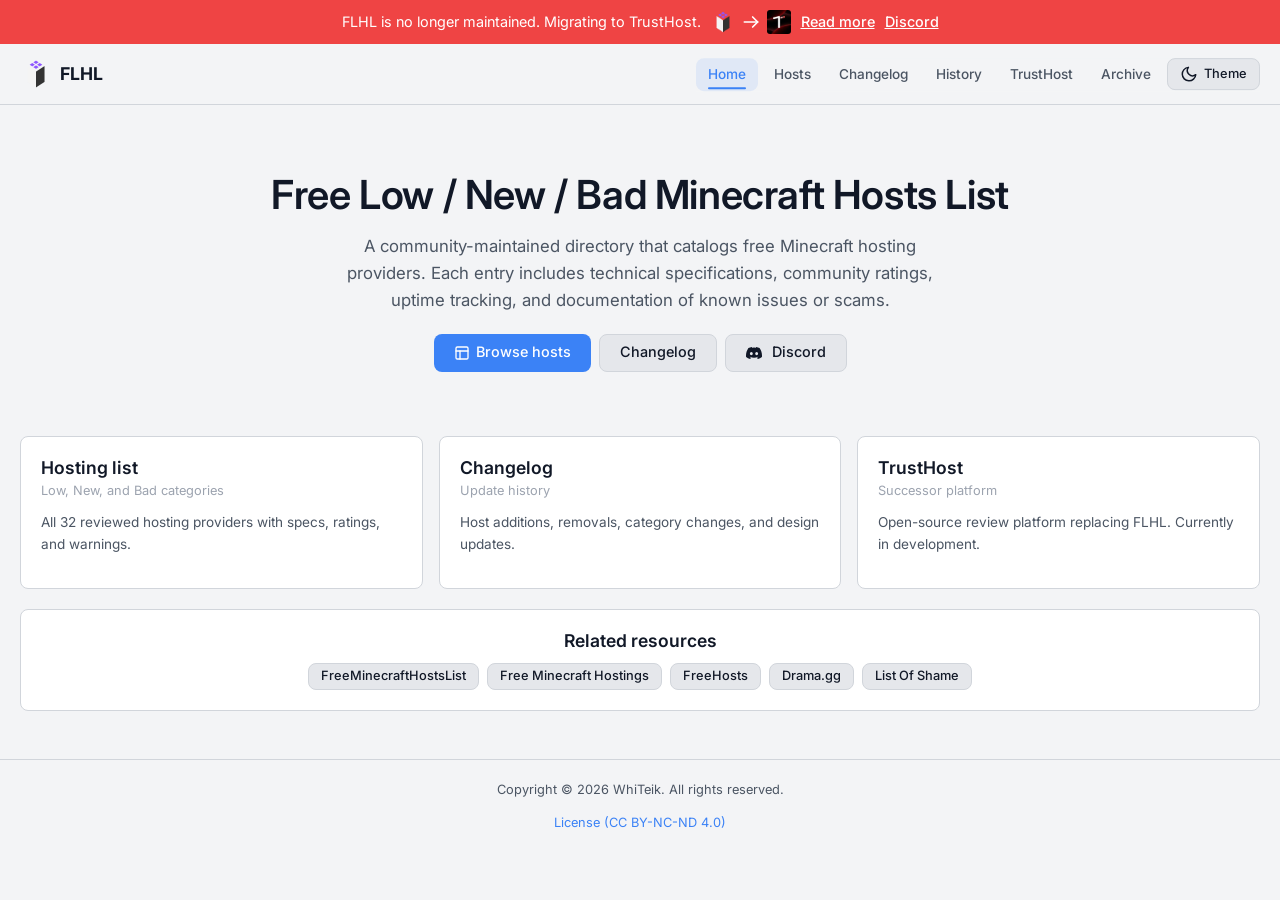
==== commit d98d0b90: "Add history page with FLHL origin story and timeline, add History link to all pages' nav" ====
--- a/index.html
+++ b/index.html
@@ -49,6 +49,7 @@
   <a href="index.html" class="active" aria-current="page">Home</a>
   <a href="flhl.html">Hosts</a>
   <a href="changelog.html">Changelog</a>
+  <a href="history.html">History</a>
   <a href="trusthost.html">TrustHost</a>
   <a href="archives.html">Archive</a>
   <button class="btn btn-secondary btn-sm theme-btn-mobile" id="themeBtnMobile" aria-label="Toggle dark/light theme">
--- a/assets/css/styles.css
+++ b/assets/css/styles.css
@@ -99,7 +99,7 @@
 /* Desktop nav */
 #mainNav{
   display:flex;align-items:center;gap:4px;
-  position:absolute;right:20px;top:50%;transform:translateY(-50%);
+  position:absolute;right:20px;top:50%;transform:translateY(-50%);z-index:201;
 }
 .theme-btn-mobile{display:none}
 #mainNav a{
@@ -342,10 +342,10 @@
 @media(max-width:768px){
   .hamburger{display:flex}
   #mainNav{
-    position:fixed;top:0;left:-280px;width:280px;height:100dvh;
+    position:fixed;top:0;left:-280px;right:auto;width:280px;height:100dvh;
     background:var(--bg);border-right:1px solid var(--border);
     flex-direction:column;align-items:stretch;gap:0;
-    padding:60px 16px 16px;z-index:202;
+    padding:60px 16px 16px;z-index:202;transform:none;
     transition:left 0.25s ease;overflow-y:auto;
   }
   #mainNav.open{left:0}
